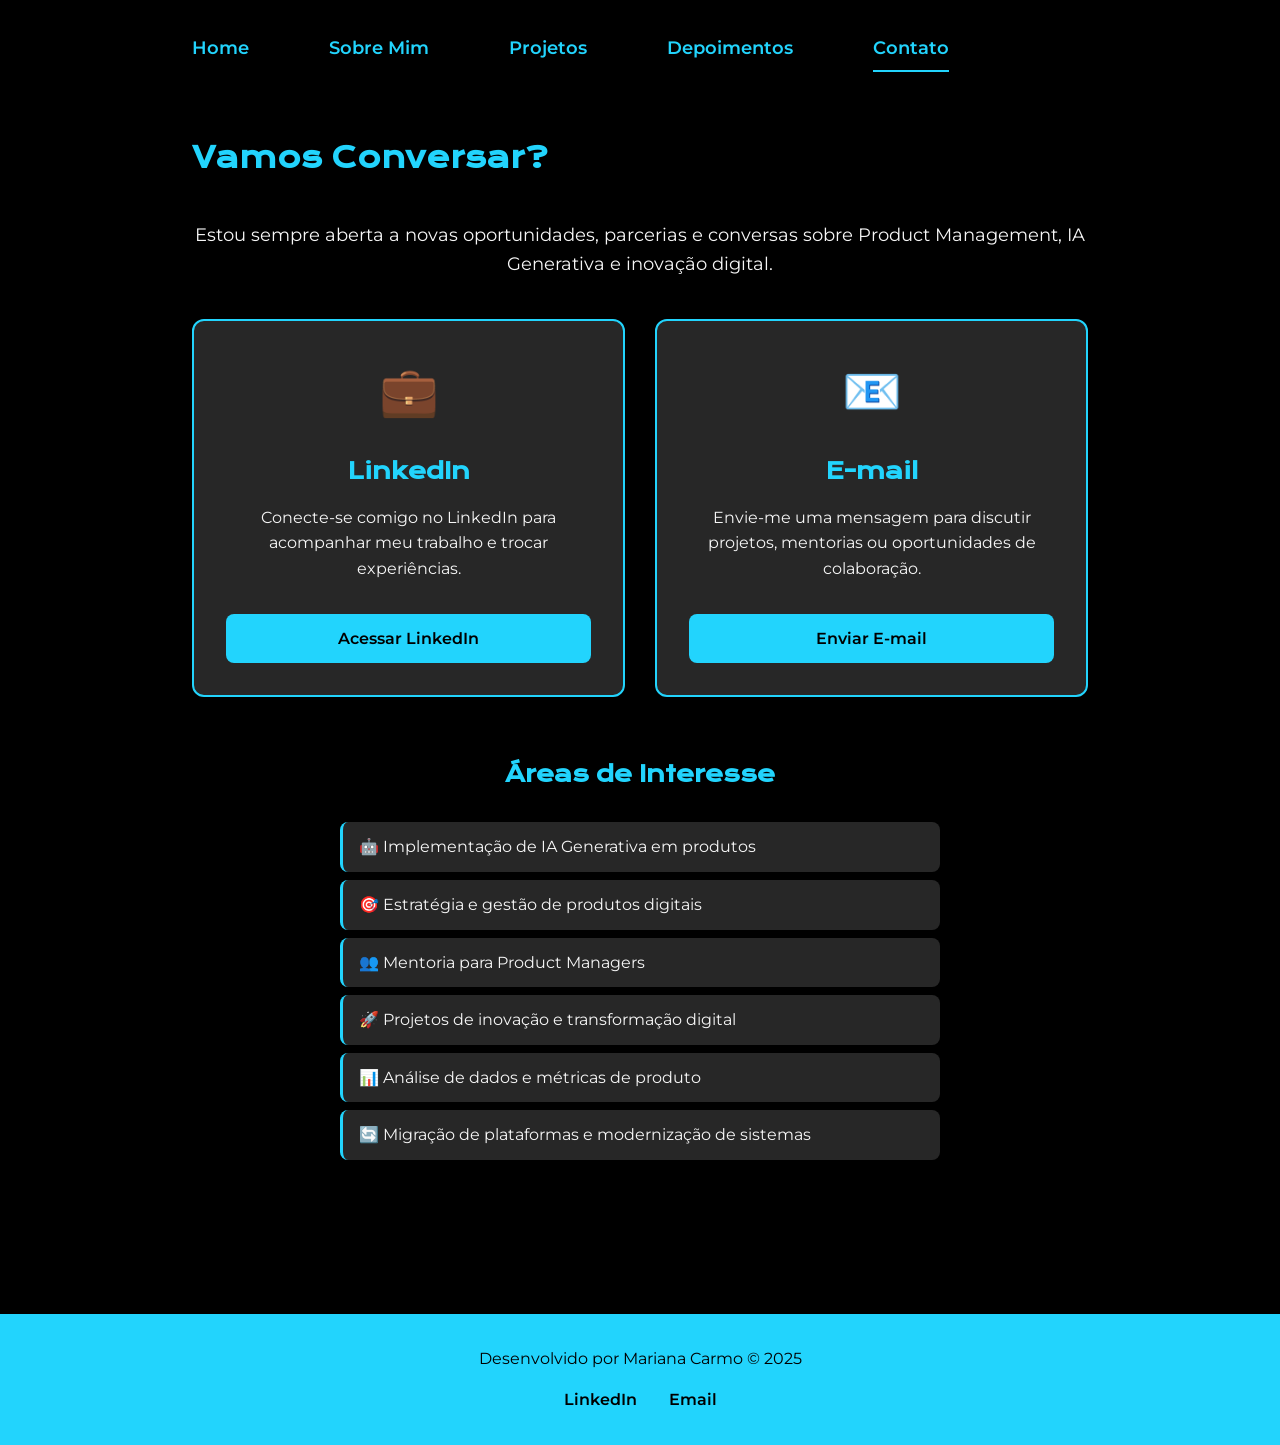
==== contato.html @ 5c7cc365 "refact: refactor style and content" ====
<!DOCTYPE html>
<html lang="pt">
<head>
    <meta charset="UTF-8">
    <meta name="viewport" content="width=device-width, initial-scale=1.0">
    <meta name="description" content="Entre em contato com Mariana Carmo para oportunidades profissionais, mentorias ou parcerias.">
    <title>Contato - Mariana Carmo</title>
    <link rel="stylesheet" href="style.css">
</head>
<body>
    <header class="cabecalho">
        <nav class="cabecalho__menu">
            <a class="cabecalho_menu_link" href="index.html">Home</a>
            <a class="cabecalho_menu_link" href="sobre.html">Sobre Mim</a>
            <a class="cabecalho_menu_link" href="projetos.html">Projetos</a>
            <a class="cabecalho_menu_link" href="depoimentos.html">Depoimentos</a>
            <a class="cabecalho_menu_link active" href="contato.html">Contato</a>
        </nav>
    </header>
    
    <section id="contato">
        <h2>Vamos Conversar?</h2>
        <p class="contato-intro">Estou sempre aberta a novas oportunidades, parcerias e conversas sobre Product Management, IA Generativa e inovação digital.</p>
        
        <div class="contato-grid">
            <div class="contato-card">
                <span class="contato-icon">💼</span>
                <h3>LinkedIn</h3>
                <p>Conecte-se comigo no LinkedIn para acompanhar meu trabalho e trocar experiências.</p>
                <a href="https://www.linkedin.com/in/mariana-coralina-do-carmo/" target="_blank" rel="noopener noreferrer" class="contato-button">Acessar LinkedIn</a>
            </div>
            
            <div class="contato-card">
                <span class="contato-icon">📧</span>
                <h3>E-mail</h3>
                <p>Envie-me uma mensagem para discutir projetos, mentorias ou oportunidades de colaboração.</p>
                <a href="mailto:mari.coralina@gmail.com" class="contato-button">Enviar E-mail</a>
            </div>
        </div>
        
        <div class="contato-info">
            <h3>Áreas de Interesse</h3>
            <ul class="interesse-list">
                <li>🤖 Implementação de IA Generativa em produtos</li>
                <li>🎯 Estratégia e gestão de produtos digitais</li>
                <li>👥 Mentoria para Product Managers</li>
                <li>🚀 Projetos de inovação e transformação digital</li>
                <li>📊 Análise de dados e métricas de produto</li>
                <li>🔄 Migração de plataformas e modernização de sistemas</li>
            </ul>
        </div>
    </section>
    
    <footer class="rodape">
        <p>Desenvolvido por Mariana Carmo © 2025</p>
        <div class="rodape__links">
            <a href="https://www.linkedin.com/in/mariana-coralina-do-carmo/" target="_blank" rel="noopener noreferrer">LinkedIn</a>
            <a href="mailto:mari.coralina@gmail.com">Email</a>
        </div>
    </footer>
</body>
</html>
---- style.css ----
@import url('https://fonts.googleapis.com/css2?family=Krona+One&family=Montserrat:wght@400;600&display=swap');

:root {
    --cor-primaria: #000000;
    --cor-secundaria: #F6F6F6;
    --cor-terciaria: #22D4FD;
    --cor-hover: #272727;

    --fonte-primaria: 'Krona One', sans-serif;
    --fonte-secundaria: 'Montserrat', sans-serif;
}

* {
    margin: 0;
    padding: 0;
    box-sizing: border-box;
}

body {
    background-color: var(--cor-primaria);
    color: var(--cor-secundaria);
    font-family: var(--fonte-secundaria);
    line-height: 1.6;
}

/* Header e Navegação */
.cabecalho {
    padding: 2% 0% 0% 15%;
}

.cabecalho__menu {
    display: flex;
    gap: 80px;
    list-style: none;
    padding: 0;
    flex-wrap: wrap;
}

.cabecalho_menu_link {
    font-family: var(--fonte-secundaria);
    font-size: 1.125rem;
    font-weight: 600;
    color: var(--cor-terciaria);
    text-decoration: none;
    padding: 8px 0;
    border-bottom: 2px solid transparent;
    transition: all 0.3s ease;
}

.cabecalho_menu_link:hover {
    border-bottom: 2px solid var(--cor-terciaria);
}

.cabecalho_menu_link.active {
    border-bottom: 2px solid var(--cor-terciaria);
}

/* Seções */
section {
    padding: 5% 15%;
}

/* Tipografia */
h1 {
    font-family: var(--fonte-primaria);
    font-size: 1.75rem;
    color: var(--cor-secundaria);
    margin-bottom: 20px;
}

h2 {
    font-size: 1.75rem;
    font-family: var(--fonte-primaria);
    color: var(--cor-terciaria);
    margin-bottom: 40px;
}

h3 {
    font-size: 1.375rem;
    font-family: var(--fonte-primaria);
    color: var(--cor-terciaria);
    margin-top: 40px;
    margin-bottom: 20px;
}

h4 {
    font-size: 1.125rem;
    font-family: var(--fonte-secundaria);
    font-weight: 600;
    color: var(--cor-secundaria);
    margin-top: 20px;
    margin-bottom: 15px;
}

p {
    font-size: 1rem;
    font-family: var(--fonte-secundaria);
    margin-bottom: 20px;
}

/* Landing Page - Apresentação */
.apresentacao {
    padding: 8% 15%;
    display: flex;
    align-items: center;
    justify-content: center;
}

.apresentacao__conteudo {
    width: 100%;
    max-width: 900px;
    display: flex;
    flex-direction: column;
    gap: 40px;
    text-align: center;
}

.apresentacao_conteudo_titulo {
    font-size: 2.25rem;
    font-family: var(--fonte-primaria);
}

.titulo-destaque {
    color: var(--cor-terciaria);
}

.apresentacao_conteudo_texto {
    font-size: 1.25rem;
    font-family: var(--fonte-secundaria);
}

/* Métricas */
.apresentacao__metricas {
    display: flex;
    justify-content: center;
    gap: 60px;
    flex-wrap: wrap;
    margin: 20px 0;
}

.metrica {
    display: flex;
    flex-direction: column;
    align-items: center;
    gap: 8px;
}

.metrica__numero {
    font-family: var(--fonte-primaria);
    font-size: 2.5rem;
    color: var(--cor-terciaria);
}

.metrica__label {
    font-size: 0.875rem;
    color: var(--cor-secundaria);
    text-align: center;
}

/* Links de Navegação */
.apresentacao__links {
    display: flex;
    flex-direction: column;
    align-items: center;
    gap: 24px;
}

.apresentacao_links_subtitulo {
    font-family: var(--fonte-primaria);
    font-weight: 400;
    font-size: 1.25rem;
}

.apresentacao_links_navegacao {
    display: flex;
    justify-content: center;
    align-items: center;
    gap: 16px;
    border: 2px solid var(--cor-terciaria);
    width: 100%;
    max-width: 400px;
    text-align: center;
    border-radius: 8px;
    font-size: 1.125rem;
    font-weight: 600;
    padding: 18px 24px;
    text-decoration: none;
    color: var(--cor-secundaria);
    font-family: var(--fonte-secundaria);
    transition: all 0.3s ease;
}

.apresentacao_links_navegacao:hover {
    background-color: var(--cor-terciaria);
    color: var(--cor-primaria);
    transform: translateY(-2px);
}

.link-icon {
    font-size: 1.5rem;
}

/* Skills Grid */
.skills-grid {
    display: grid;
    grid-template-columns: repeat(auto-fit, minmax(280px, 1fr));
    gap: 24px;
    margin: 30px 0;
}

.skill-card {
    background-color: var(--cor-hover);
    padding: 24px;
    border-radius: 8px;
    border-left: 4px solid var(--cor-terciaria);
    transition: transform 0.3s ease;
}

.skill-card:hover {
    transform: translateY(-4px);
}

.skill-card h4 {
    margin-top: 0;
    color: var(--cor-terciaria);
}

.skill-card p {
    font-size: 0.9rem;
    margin-bottom: 0;
}

/* Tools Tags */
.tools-container {
    display: flex;
    flex-wrap: wrap;
    gap: 12px;
    margin: 30px 0;
}

.tool-tag {
    background-color: var(--cor-hover);
    color: var(--cor-terciaria);
    padding: 8px 16px;
    border-radius: 20px;
    font-size: 0.875rem;
    font-weight: 600;
    border: 1px solid var(--cor-terciaria);
    transition: all 0.3s ease;
}

.tool-tag:hover {
    background-color: var(--cor-terciaria);
    color: var(--cor-primaria);
}

/* Timeline */
.timeline {
    margin: 30px 0;
}

.timeline-item {
    display: grid;
    grid-template-columns: 150px 1fr;
    gap: 30px;
    margin-bottom: 40px;
    padding-bottom: 40px;
    border-bottom: 1px solid var(--cor-hover);
}

.timeline-item:last-child {
    border-bottom: none;
}

.timeline-year {
    font-family: var(--fonte-primaria);
    font-size: 1rem;
    color: var(--cor-terciaria);
    padding-top: 5px;
}

.timeline-content h4 {
    margin-top: 0;
    color: var(--cor-secundaria);
}

.timeline-company {
    color: var(--cor-terciaria);
    font-weight: 600;
    margin-bottom: 12px;
}

/* Highlights List */
.highlights-list {
    list-style: none;
    padding: 0;
    margin: 30px 0;
}

.highlights-list li {
    padding: 12px 0 12px 40px;
    position: relative;
    font-size: 1rem;
}

.highlights-list li::before {
    content: "✓";
    position: absolute;
    left: 0;
    color: var(--cor-terciaria);
    font-weight: bold;
    font-size: 1.5rem;
}

/* Projects */
.project-card {
    background-color: var(--cor-hover);
    padding: 32px;
    border-radius: 12px;
    margin-bottom: 40px;
    border-left: 4px solid var(--cor-terciaria);
    transition: transform 0.3s ease;
}

.project-card:hover {
    transform: translateX(8px);
}

.project-header {
    margin-bottom: 20px;
}

.project-header h3 {
    margin-top: 0;
    margin-bottom: 16px;
}

.project-tags {
    display: flex;
    flex-wrap: wrap;
    gap: 8px;
    margin-bottom: 20px;
}

.tag {
    background-color: var(--cor-primaria);
    color: var(--cor-terciaria);
    padding: 6px 12px;
    border-radius: 4px;
    font-size: 0.75rem;
    font-weight: 600;
    border: 1px solid var(--cor-terciaria);
}

.project-intro {
    font-weight: 600;
    font-size: 1.05rem;
    margin-bottom: 24px;
}

.project-metrics {
    display: flex;
    justify-content: space-around;
    flex-wrap: wrap;
    gap: 20px;
    margin: 30px 0;
    padding: 24px;
    background-color: var(--cor-primaria);
    border-radius: 8px;
}

.metric-item {
    display: flex;
    flex-direction: column;
    align-items: center;
    gap: 8px;
}

.metric-value {
    font-family: var(--fonte-primaria);
    font-size: 2rem;
    color: var(--cor-terciaria);
}

.metric-label {
    font-size: 0.8rem;
    text-align: center;
    color: var(--cor-secundaria);
}

/* Testimonials */
.depoimentos-intro {
    font-size: 1.125rem;
    margin-bottom: 40px;
    text-align: center;
}

.testimonials-grid {
    display: grid;
    grid-template-columns: repeat(auto-fit, minmax(300px, 1fr));
    gap: 30px;
    margin: 40px 0;
}

.testimonial-card {
    background-color: var(--cor-hover);
    border-left: 4px solid var(--cor-terciaria);
    margin: 0;
    padding: 30px;
    font-style: italic;
    border-radius: 8px;
    display: flex;
    flex-direction: column;
    gap: 20px;
    transition: transform 0.3s ease;
}

.testimonial-card:hover {
    transform: translateY(-4px);
}

.testimonial-card p {
    font-size: 0.95rem;
    margin-bottom: 0;
}

.highlight {
    color: var(--cor-terciaria);
    font-style: normal;
}

.testimonial-author {
    font-style: normal;
    padding: 0;
    background: transparent;
    margin-top: auto;
}

.author-info {
    display: flex;
    flex-direction: column;
    gap: 4px;
}

.author-info strong {
    color: var(--cor-secundaria);
    font-size: 1rem;
}

.author-info span {
    color: var(--cor-terciaria);
    font-size: 0.875rem;
}

/* Contact Page */
.contato-intro {
    font-size: 1.125rem;
    text-align: center;
    margin-bottom: 40px;
}

.contato-grid {
    display: grid;
    grid-template-columns: repeat(auto-fit, minmax(280px, 1fr));
    gap: 30px;
    margin: 40px 0;
}

.contato-card {
    background-color: var(--cor-hover);
    padding: 32px;
    border-radius: 12px;
    text-align: center;
    border: 2px solid var(--cor-terciaria);
    display: flex;
    flex-direction: column;
    gap: 16px;
    transition: transform 0.3s ease;
}

.contato-card:hover {
    transform: translateY(-4px);
}

.contato-icon {
    font-size: 3rem;
    margin-bottom: 8px;
}

.contato-card h3 {
    margin: 0;
    color: var(--cor-terciaria);
}

.contato-card p {
    margin-bottom: 16px;
}

.contato-button {
    display: inline-block;
    background-color: var(--cor-terciaria);
    color: var(--cor-primaria);
    padding: 12px 24px;
    border-radius: 8px;
    text-decoration: none;
    font-weight: 600;
    transition: all 0.3s ease;
}

.contato-button:hover {
    background-color: var(--cor-secundaria);
    transform: scale(1.05);
}

.contato-info {
    margin-top: 60px;
    text-align: center;
}

.interesse-list {
    list-style: none;
    padding: 0;
    margin: 30px auto;
    max-width: 600px;
}

.interesse-list li {
    padding: 12px 16px;
    margin: 8px 0;
    background-color: var(--cor-hover);
    border-radius: 8px;
    border-left: 3px solid var(--cor-terciaria);
    text-align: left;
}

/* Links Gerais */
a {
    color: var(--cor-terciaria);
    text-decoration: none;
    font-weight: 600;
    transition: all 0.3s ease;
}

a:hover {
    text-decoration: underline;
}

/* Footer */
.rodape {
    color: var(--cor-primaria);
    background-color: var(--cor-terciaria);
    padding: 32px 24px;
    text-align: center;
    font-family: var(--fonte-secundaria);
    font-size: 1rem;
    font-weight: 400;
    margin-top: 60px;
}

.rodape p {
    margin-bottom: 16px;
}

.rodape__links {
    display: flex;
    justify-content: center;
    gap: 32px;
    flex-wrap: wrap;
}

.rodape__links a {
    color: var(--cor-primaria);
    text-decoration: none;
    font-weight: 600;
    transition: all 0.3s ease;
}

.rodape__links a:hover {
    opacity: 0.8;
    text-decoration: underline;
}

/* Responsive Design */
@media (max-width: 1200px) {
    .cabecalho {
        padding: 10%;
    }
    
    .cabecalho__menu {
        justify-content: center;
        gap: 40px;
    }
    
    section {
        padding: 5%;
    }
    
    .apresentacao {
        padding: 8% 5%;
    }
    
    h1, .apresentacao_conteudo_titulo {
        font-size: 1.5rem;
    }
    
    h2 {
        font-size: 1.5rem;
    }
    
    h3 {
        font-size: 1.25rem;
    }
    
    .apresentacao__metricas {
        gap: 30px;
    }
    
    .metrica__numero {
        font-size: 2rem;
    }
    
    .timeline-item {
        grid-template-columns: 1fr;
        gap: 12px;
    }
    
    .timeline-year {
        border-bottom: 2px solid var(--cor-terciaria);
        padding-bottom: 8px;
    }
}

@media (max-width: 768px) {
    .cabecalho__menu {
        gap: 20px;
    }
    
    .cabecalho_menu_link {
        font-size: 1rem;
    }
    
    .apresentacao_links_navegacao {
        font-size: 1rem;
        padding: 14px 20px;
    }
    
    .project-metrics {
        flex-direction: column;
    }
    
    .skills-grid {
        grid-template-columns: 1fr;
    }
    
    .testimonials-grid {
        grid-template-columns: 1fr;
    }
    
    .contato-grid {
        grid-template-columns: 1fr;
    }
}
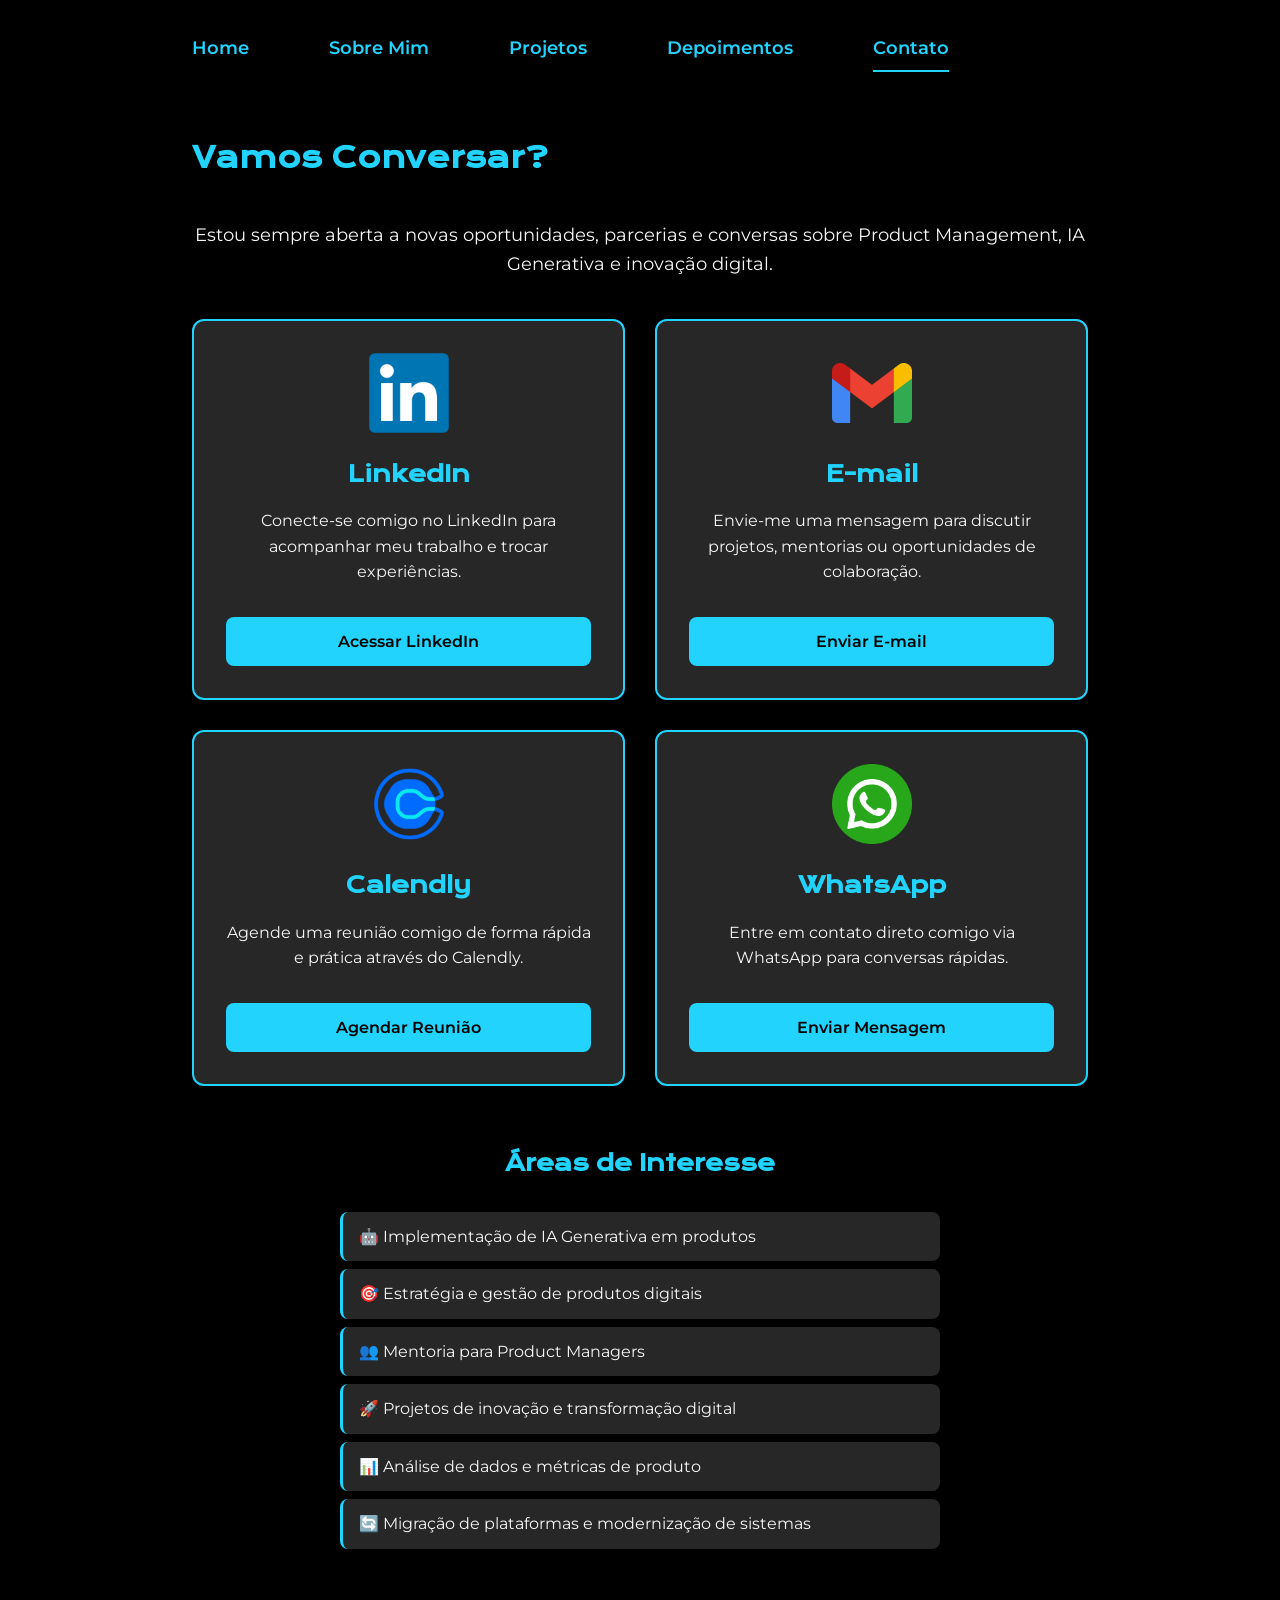
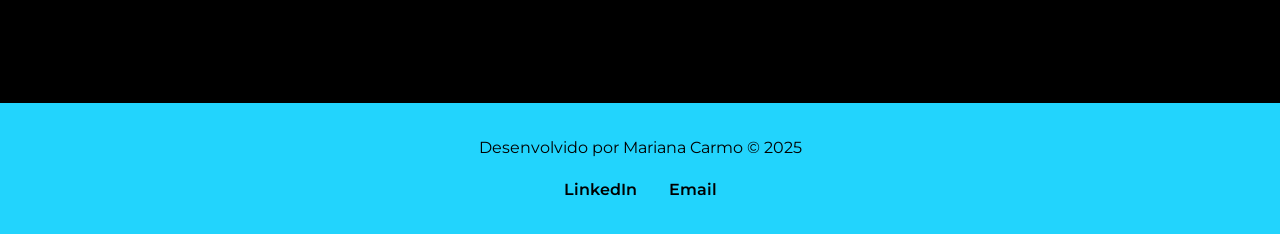
==== commit 43be037c: "chore: update icons and exapand contacts" ====
--- a/contato.html
+++ b/contato.html
@@ -24,17 +24,31 @@
         
         <div class="contato-grid">
             <div class="contato-card">
-                <span class="contato-icon">💼</span>
+                <img src="assets/linkedin-logo.png" alt="LinkedIn" class="contato-logo">
                 <h3>LinkedIn</h3>
                 <p>Conecte-se comigo no LinkedIn para acompanhar meu trabalho e trocar experiências.</p>
                 <a href="https://www.linkedin.com/in/mariana-coralina-do-carmo/" target="_blank" rel="noopener noreferrer" class="contato-button">Acessar LinkedIn</a>
             </div>
             
             <div class="contato-card">
-                <span class="contato-icon">📧</span>
+                <img src="assets/gmail-logo.png" alt="Gmail" class="contato-logo">
                 <h3>E-mail</h3>
                 <p>Envie-me uma mensagem para discutir projetos, mentorias ou oportunidades de colaboração.</p>
                 <a href="mailto:mari.coralina@gmail.com" class="contato-button">Enviar E-mail</a>
+            </div>
+            
+            <div class="contato-card">
+                <img src="assets/calendly-logo.png" alt="Calendly" class="contato-logo">
+                <h3>Calendly</h3>
+                <p>Agende uma reunião comigo de forma rápida e prática através do Calendly.</p>
+                <a href="https://calendly.com/marianacarmo" target="_blank" rel="noopener noreferrer" class="contato-button">Agendar Reunião</a>
+            </div>
+            
+            <div class="contato-card">
+                <img src="assets/whatsapp-logo.png" alt="WhatsApp" class="contato-logo">
+                <h3>WhatsApp</h3>
+                <p>Entre em contato direto comigo via WhatsApp para conversas rápidas.</p>
+                <a href="http://wa.me/+351913293273" target="_blank" rel="noopener noreferrer" class="contato-button">Enviar Mensagem</a>
             </div>
         </div>
         
--- a/style.css
+++ b/style.css
@@ -461,9 +461,12 @@
 
 .contato-grid {
     display: grid;
-    grid-template-columns: repeat(auto-fit, minmax(280px, 1fr));
+    grid-template-columns: repeat(2, 1fr);
     gap: 30px;
     margin: 40px 0;
+    max-width: 1000px;
+    margin-left: auto;
+    margin-right: auto;
 }
 
 .contato-card {
@@ -485,6 +488,14 @@
 .contato-icon {
     font-size: 3rem;
     margin-bottom: 8px;
+}
+
+.contato-logo {
+    width: 80px;
+    height: 80px;
+    object-fit: contain;
+    margin: 0 auto 8px auto;
+    display: block;
 }
 
 .contato-card h3 {
@@ -659,4 +670,9 @@
     .contato-grid {
         grid-template-columns: 1fr;
     }
-}
+    
+    .contato-logo {
+        width: 60px;
+        height: 60px;
+    }
+}
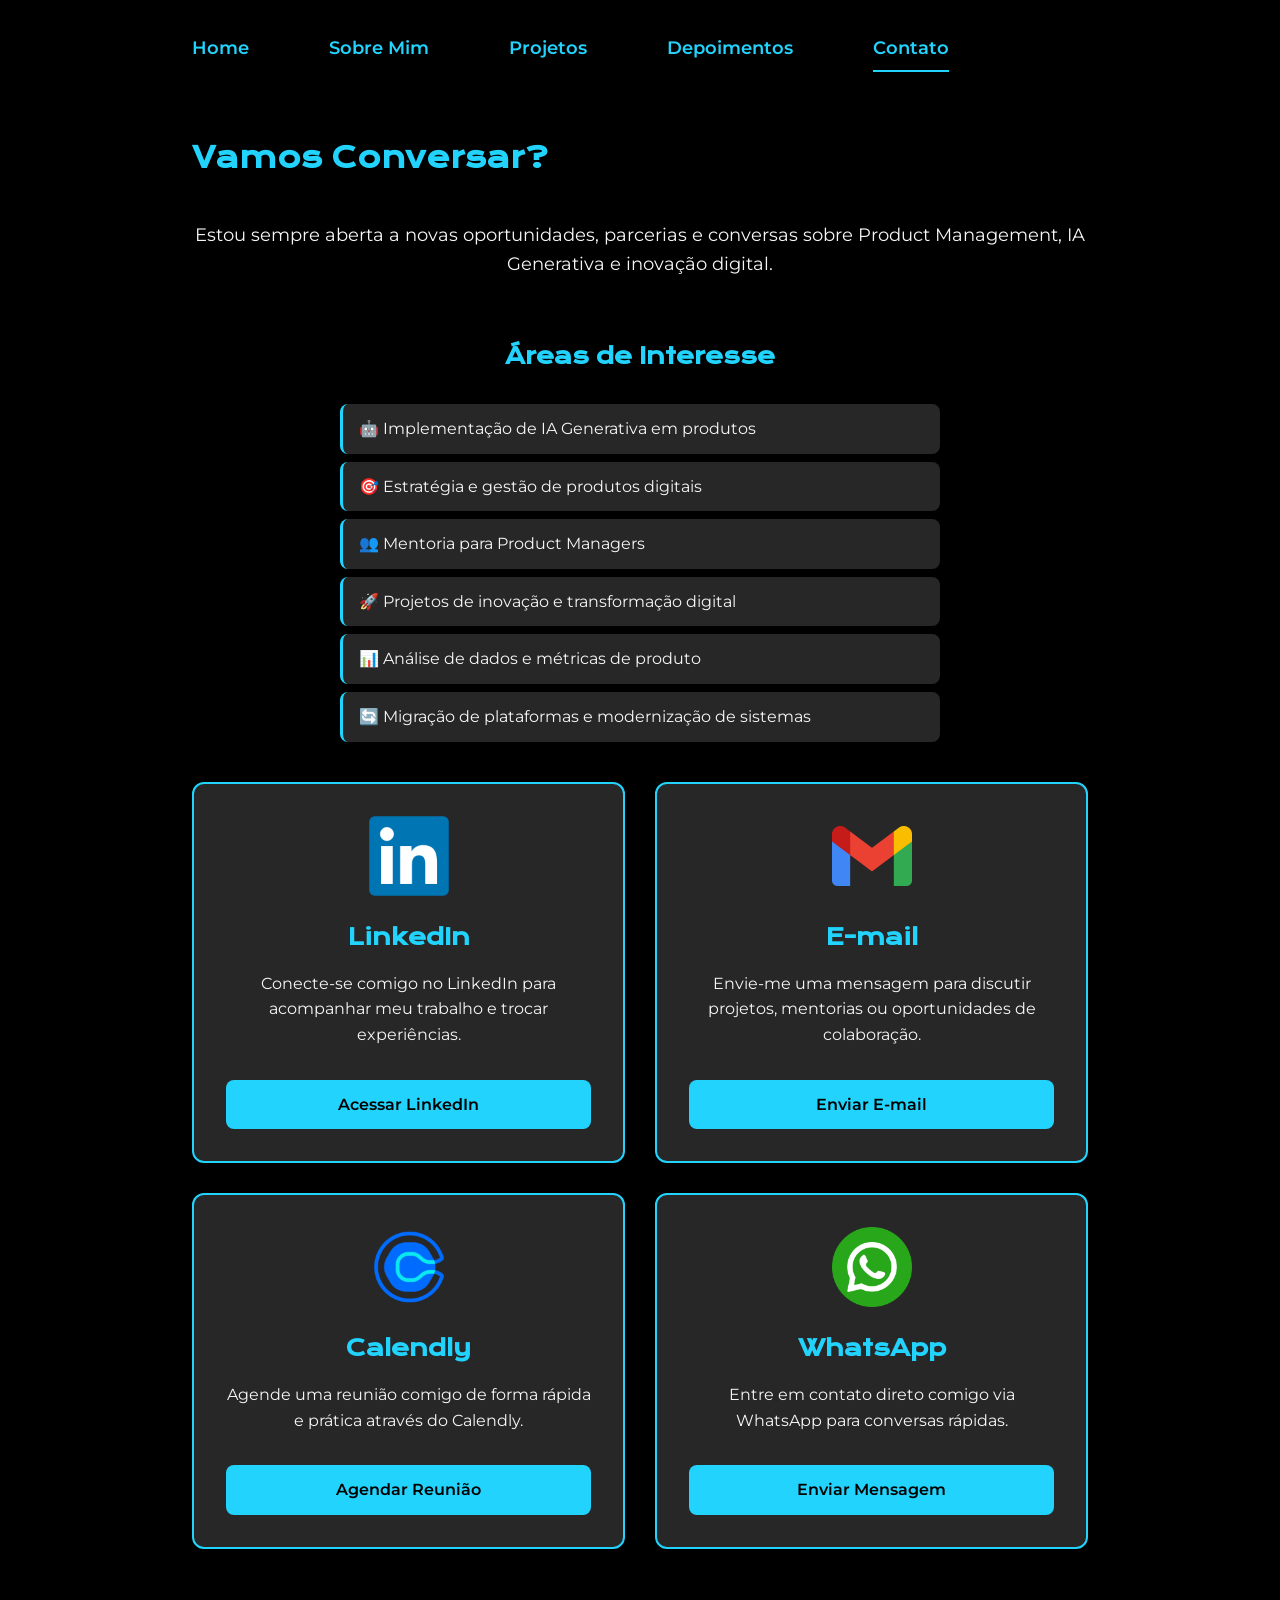
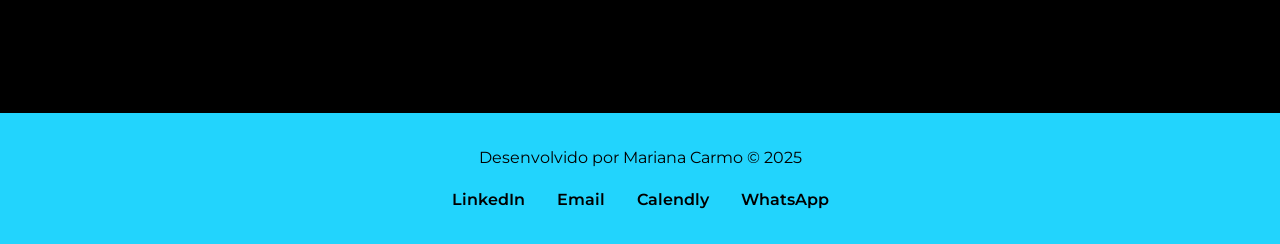
==== commit 8cda3a7f: "chore: reviewed full content" ====
--- a/contato.html
+++ b/contato.html
@@ -21,6 +21,18 @@
     <section id="contato">
         <h2>Vamos Conversar?</h2>
         <p class="contato-intro">Estou sempre aberta a novas oportunidades, parcerias e conversas sobre Product Management, IA Generativa e inovação digital.</p>
+
+        <div class="contato-info">
+            <h3>Áreas de Interesse</h3>
+            <ul class="interesse-list">
+                <li>🤖 Implementação de IA Generativa em produtos</li>
+                <li>🎯 Estratégia e gestão de produtos digitais</li>
+                <li>👥 Mentoria para Product Managers</li>
+                <li>🚀 Projetos de inovação e transformação digital</li>
+                <li>📊 Análise de dados e métricas de produto</li>
+                <li>🔄 Migração de plataformas e modernização de sistemas</li>
+            </ul>
+        </div>
         
         <div class="contato-grid">
             <div class="contato-card">
@@ -51,18 +63,6 @@
                 <a href="http://wa.me/+351913293273" target="_blank" rel="noopener noreferrer" class="contato-button">Enviar Mensagem</a>
             </div>
         </div>
-        
-        <div class="contato-info">
-            <h3>Áreas de Interesse</h3>
-            <ul class="interesse-list">
-                <li>🤖 Implementação de IA Generativa em produtos</li>
-                <li>🎯 Estratégia e gestão de produtos digitais</li>
-                <li>👥 Mentoria para Product Managers</li>
-                <li>🚀 Projetos de inovação e transformação digital</li>
-                <li>📊 Análise de dados e métricas de produto</li>
-                <li>🔄 Migração de plataformas e modernização de sistemas</li>
-            </ul>
-        </div>
     </section>
     
     <footer class="rodape">
@@ -70,6 +70,8 @@
         <div class="rodape__links">
             <a href="https://www.linkedin.com/in/mariana-coralina-do-carmo/" target="_blank" rel="noopener noreferrer">LinkedIn</a>
             <a href="mailto:mari.coralina@gmail.com">Email</a>
+            <a href="https://calendly.com/marianacarmo" target="_blank" rel="noopener noreferrer">Calendly</a>
+            <a href="http://wa.me/+351913293273" target="_blank" rel="noopener noreferrer">WhatsApp</a>
         </div>
     </footer>
 </body>
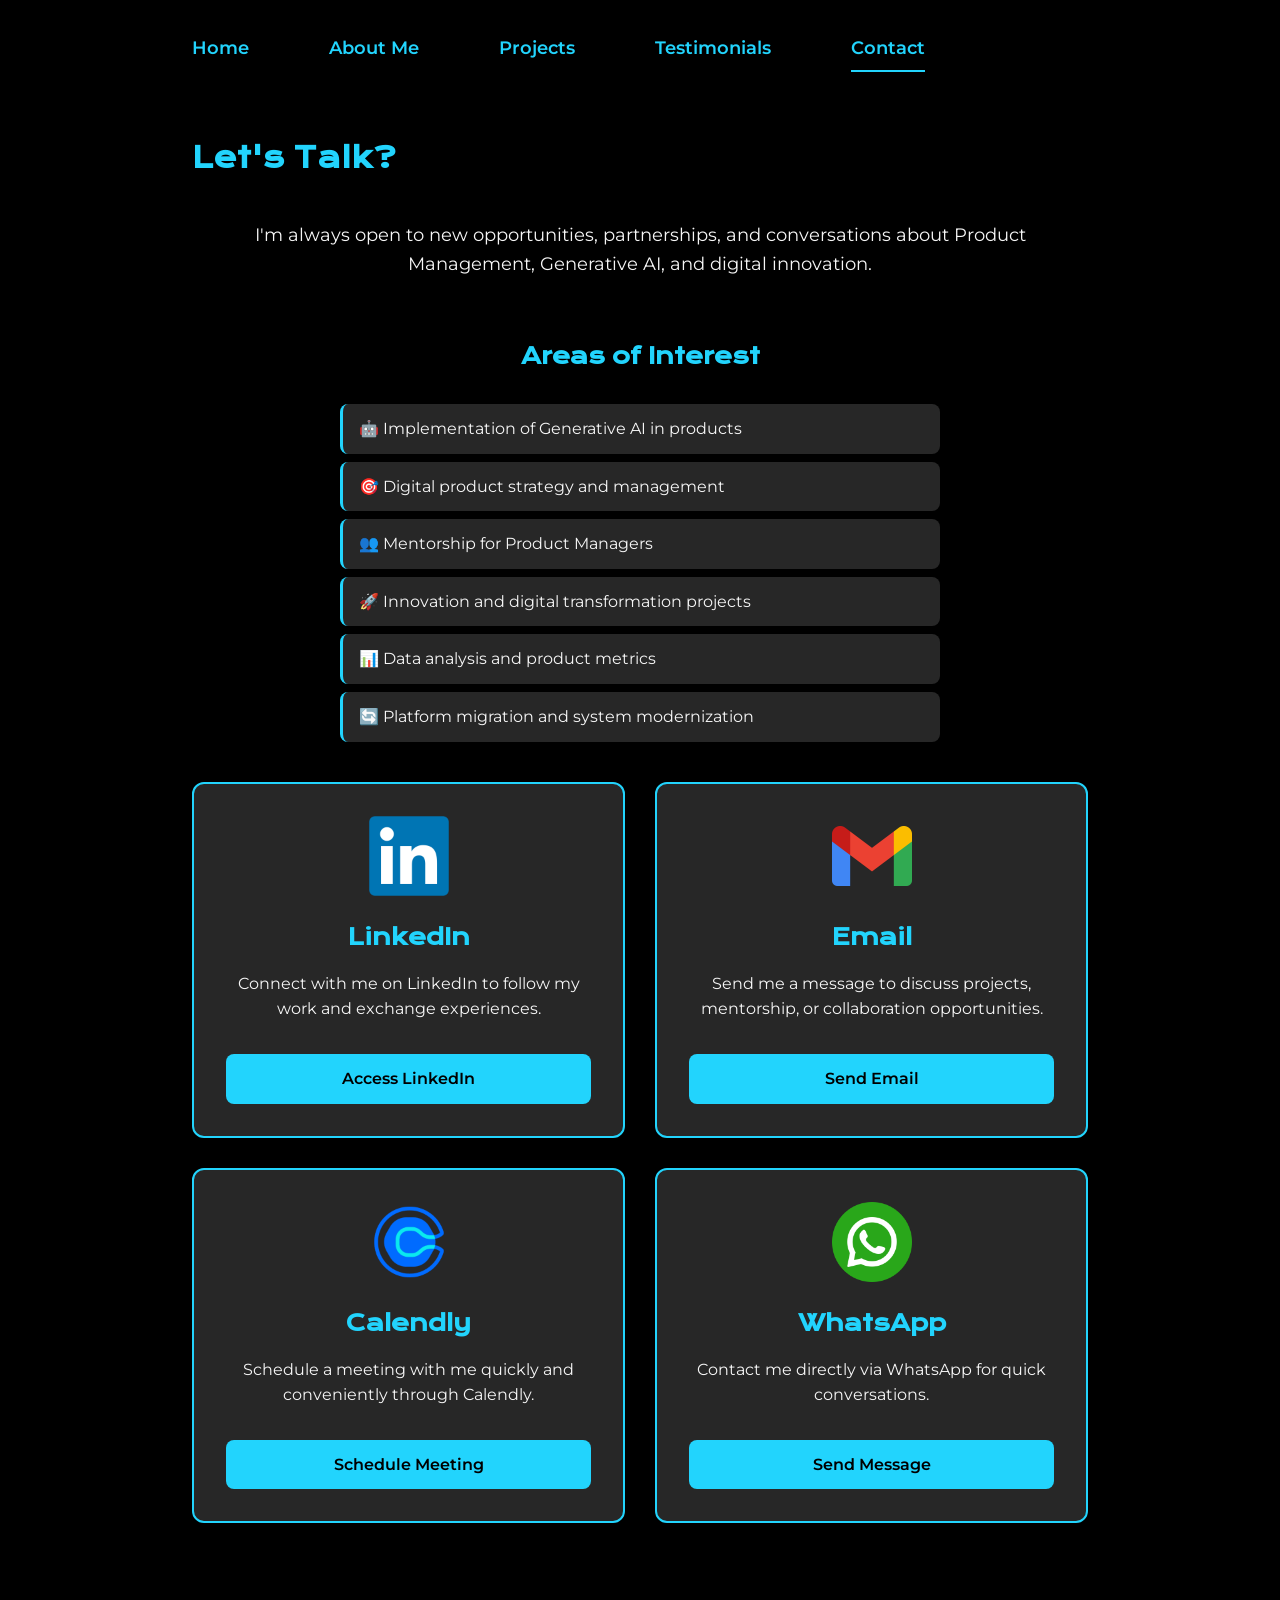
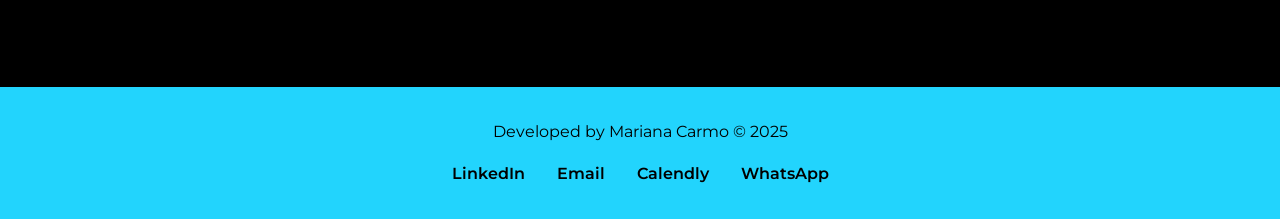
==== commit 1c382e86: "feat: translate from Portuguese to English" ====
--- a/contato.html
+++ b/contato.html
@@ -1,36 +1,36 @@
 <!DOCTYPE html>
-<html lang="pt">
+<html lang="en">
 <head>
     <meta charset="UTF-8">
     <meta name="viewport" content="width=device-width, initial-scale=1.0">
-    <meta name="description" content="Entre em contato com Mariana Carmo para oportunidades profissionais, mentorias ou parcerias.">
-    <title>Contato - Mariana Carmo</title>
+    <meta name="description" content="Get in touch with Mariana Carmo for professional opportunities, mentorship, or partnerships.">
+    <title>Contact - Mariana Carmo</title>
     <link rel="stylesheet" href="style.css">
 </head>
 <body>
     <header class="cabecalho">
         <nav class="cabecalho__menu">
             <a class="cabecalho_menu_link" href="index.html">Home</a>
-            <a class="cabecalho_menu_link" href="sobre.html">Sobre Mim</a>
-            <a class="cabecalho_menu_link" href="projetos.html">Projetos</a>
-            <a class="cabecalho_menu_link" href="depoimentos.html">Depoimentos</a>
-            <a class="cabecalho_menu_link active" href="contato.html">Contato</a>
+            <a class="cabecalho_menu_link" href="sobre.html">About Me</a>
+            <a class="cabecalho_menu_link" href="projetos.html">Projects</a>
+            <a class="cabecalho_menu_link" href="depoimentos.html">Testimonials</a>
+            <a class="cabecalho_menu_link active" href="contato.html">Contact</a>
         </nav>
     </header>
     
     <section id="contato">
-        <h2>Vamos Conversar?</h2>
-        <p class="contato-intro">Estou sempre aberta a novas oportunidades, parcerias e conversas sobre Product Management, IA Generativa e inovação digital.</p>
+        <h2>Let's Talk?</h2>
+        <p class="contato-intro">I'm always open to new opportunities, partnerships, and conversations about Product Management, Generative AI, and digital innovation.</p>
 
         <div class="contato-info">
-            <h3>Áreas de Interesse</h3>
+            <h3>Areas of Interest</h3>
             <ul class="interesse-list">
-                <li>🤖 Implementação de IA Generativa em produtos</li>
-                <li>🎯 Estratégia e gestão de produtos digitais</li>
-                <li>👥 Mentoria para Product Managers</li>
-                <li>🚀 Projetos de inovação e transformação digital</li>
-                <li>📊 Análise de dados e métricas de produto</li>
-                <li>🔄 Migração de plataformas e modernização de sistemas</li>
+                <li>🤖 Implementation of Generative AI in products</li>
+                <li>🎯 Digital product strategy and management</li>
+                <li>👥 Mentorship for Product Managers</li>
+                <li>🚀 Innovation and digital transformation projects</li>
+                <li>📊 Data analysis and product metrics</li>
+                <li>🔄 Platform migration and system modernization</li>
             </ul>
         </div>
         
@@ -38,35 +38,35 @@
             <div class="contato-card">
                 <img src="assets/linkedin-logo.png" alt="LinkedIn" class="contato-logo">
                 <h3>LinkedIn</h3>
-                <p>Conecte-se comigo no LinkedIn para acompanhar meu trabalho e trocar experiências.</p>
-                <a href="https://www.linkedin.com/in/mariana-coralina-do-carmo/" target="_blank" rel="noopener noreferrer" class="contato-button">Acessar LinkedIn</a>
+                <p>Connect with me on LinkedIn to follow my work and exchange experiences.</p>
+                <a href="https://www.linkedin.com/in/mariana-coralina-do-carmo/" target="_blank" rel="noopener noreferrer" class="contato-button">Access LinkedIn</a>
             </div>
             
             <div class="contato-card">
                 <img src="assets/gmail-logo.png" alt="Gmail" class="contato-logo">
-                <h3>E-mail</h3>
-                <p>Envie-me uma mensagem para discutir projetos, mentorias ou oportunidades de colaboração.</p>
-                <a href="mailto:mari.coralina@gmail.com" class="contato-button">Enviar E-mail</a>
+                <h3>Email</h3>
+                <p>Send me a message to discuss projects, mentorship, or collaboration opportunities.</p>
+                <a href="mailto:mari.coralina@gmail.com" class="contato-button">Send Email</a>
             </div>
             
             <div class="contato-card">
                 <img src="assets/calendly-logo.png" alt="Calendly" class="contato-logo">
                 <h3>Calendly</h3>
-                <p>Agende uma reunião comigo de forma rápida e prática através do Calendly.</p>
-                <a href="https://calendly.com/marianacarmo" target="_blank" rel="noopener noreferrer" class="contato-button">Agendar Reunião</a>
+                <p>Schedule a meeting with me quickly and conveniently through Calendly.</p>
+                <a href="https://calendly.com/marianacarmo" target="_blank" rel="noopener noreferrer" class="contato-button">Schedule Meeting</a>
             </div>
             
             <div class="contato-card">
                 <img src="assets/whatsapp-logo.png" alt="WhatsApp" class="contato-logo">
                 <h3>WhatsApp</h3>
-                <p>Entre em contato direto comigo via WhatsApp para conversas rápidas.</p>
-                <a href="http://wa.me/+351913293273" target="_blank" rel="noopener noreferrer" class="contato-button">Enviar Mensagem</a>
+                <p>Contact me directly via WhatsApp for quick conversations.</p>
+                <a href="http://wa.me/+351913293273" target="_blank" rel="noopener noreferrer" class="contato-button">Send Message</a>
             </div>
         </div>
     </section>
     
     <footer class="rodape">
-        <p>Desenvolvido por Mariana Carmo © 2025</p>
+        <p>Developed by Mariana Carmo © 2025</p>
         <div class="rodape__links">
             <a href="https://www.linkedin.com/in/mariana-coralina-do-carmo/" target="_blank" rel="noopener noreferrer">LinkedIn</a>
             <a href="mailto:mari.coralina@gmail.com">Email</a>
